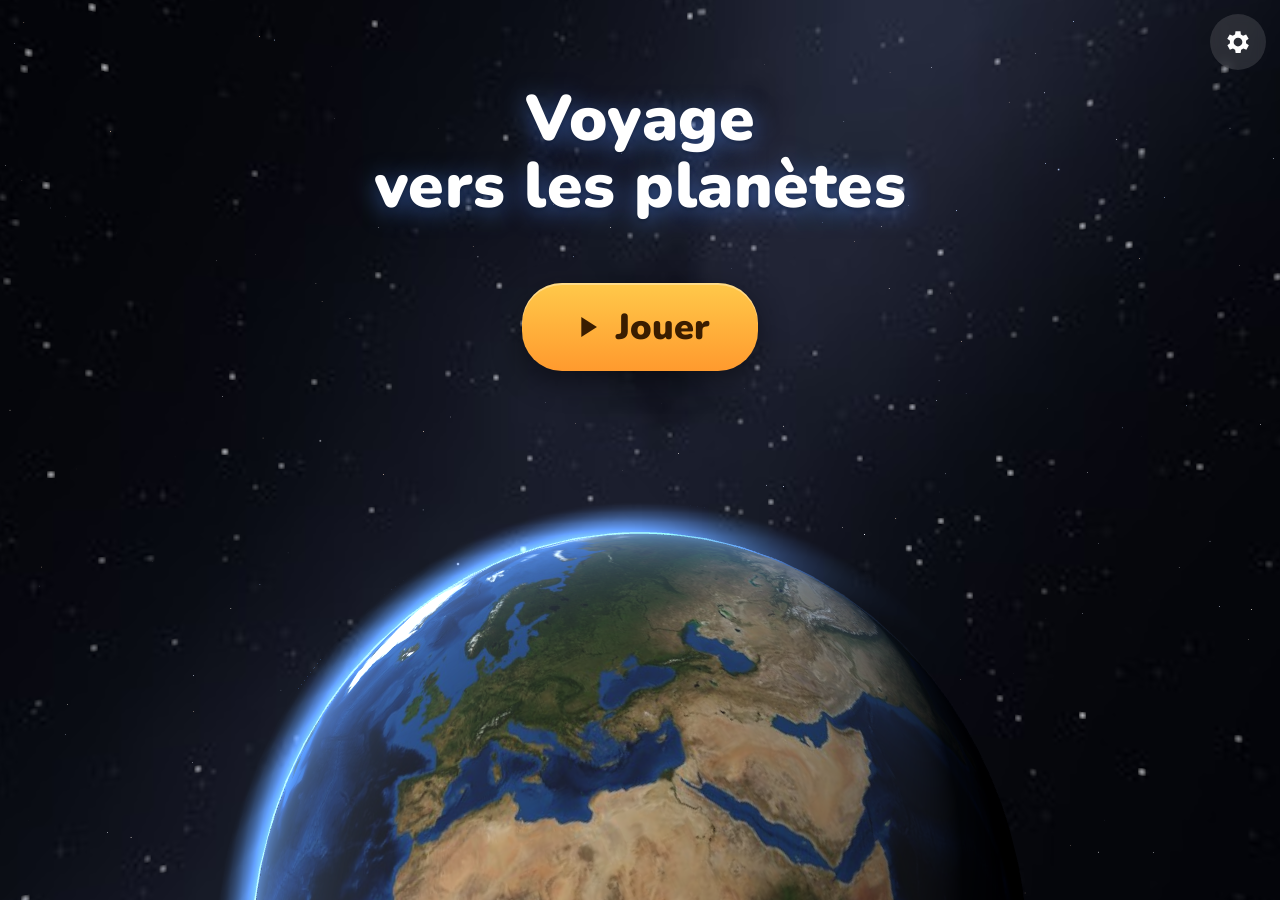
==== web/index.html @ 21350892 "Add "Fusée Planètes": a space travel game for Android A simple, realistic-looking space game for a 6" ====
<!doctype html>
<html lang="fr">
<head>
  <meta charset="utf-8">
  <meta name="viewport" content="width=device-width, initial-scale=1, maximum-scale=1, user-scalable=no, viewport-fit=cover">
  <meta http-equiv="Content-Security-Policy" content="default-src 'self'; img-src 'self' data: blob:; style-src 'self' 'unsafe-inline'; script-src 'self'; connect-src 'self'; font-src 'self'">
  <meta name="theme-color" content="#02030a">
  <title>Voyage vers les planètes</title>
  <link rel="stylesheet" href="style.css">
</head>
<body>
  <canvas id="scene"></canvas>

  <!-- Loading -->
  <section id="loading" class="screen active">
    <div class="loading-box">
      <div class="loading-title">Voyage vers les planètes</div>
      <div class="bar"><div id="bar-fill"></div></div>
      <div id="loading-error" class="hidden"></div>
    </div>
  </section>

  <!-- Home -->
  <section id="home" class="screen">
    <h1 class="title">Voyage<br>vers les planètes</h1>
    <button id="play" class="big-btn primary">
      <svg viewBox="0 0 24 24" class="ico"><path d="M8 5v14l11-7z"/></svg>
      Jouer
    </button>
    <button id="settings-btn" class="corner-btn right" aria-label="Réglages">
      <svg viewBox="0 0 24 24" class="ico"><path d="M19.4 13a7.5 7.5 0 0 0 0-2l2.1-1.6-2-3.5-2.5 1a7.6 7.6 0 0 0-1.7-1L15 3.3h-4l-.4 2.6a7.6 7.6 0 0 0-1.7 1l-2.5-1-2 3.5L6.6 11a7.5 7.5 0 0 0 0 2l-2.1 1.6 2 3.5 2.5-1c.5.4 1.1.7 1.7 1l.4 2.6h4l.4-2.6c.6-.3 1.2-.6 1.7-1l2.5 1 2-3.5zM13 15.5a3.5 3.5 0 1 1 0-7 3.5 3.5 0 0 1 0 7z" transform="translate(-1 0)"/></svg>
    </button>
  </section>

  <!-- Destination choice -->
  <section id="choose" class="screen">
    <button class="corner-btn left back" data-back="home" aria-label="Retour">
      <svg viewBox="0 0 24 24" class="ico"><path d="M15.5 4 7.5 12l8 8 1.6-1.6L10.7 12l6.4-6.4z"/></svg>
    </button>
    <h2 class="screen-title">Où veux-tu aller&nbsp;?</h2>
    <div id="planet-grid"></div>
    <button id="go" class="big-btn primary" disabled>
      <svg viewBox="0 0 24 24" class="ico"><path d="M12 2c3 2 5 6 5 10l2 3v4l-3-2h-8l-3 2v-4l2-3c0-4 2-8 5-10zm0 6.5a1.8 1.8 0 1 0 0 3.6 1.8 1.8 0 0 0 0-3.6z"/></svg>
      C’est parti&nbsp;!
    </button>
  </section>

  <!-- In-game HUD -->
  <section id="hud" class="screen">
    <button id="quit" class="corner-btn left small" aria-label="Accueil">
      <svg viewBox="0 0 24 24" class="ico"><path d="M12 3 2 12h3v8h5v-6h4v6h5v-8h3z"/></svg>
    </button>
    <div id="dest-chip" class="chip"></div>
    <div id="countdown"></div>
    <div id="planet-label"></div>
    <div id="banner"></div>
    <div id="dialog" class="panel">
      <button id="repeat" class="speak-btn" aria-label="Répéter">
        <svg viewBox="0 0 24 24" class="ico"><path d="M3 9v6h4l5 5V4L7 9zm13.5 3A4.5 4.5 0 0 0 14 8v8a4.5 4.5 0 0 0 2.5-4zM14 3.2v2.1a7 7 0 0 1 0 13.4v2.1a9 9 0 0 0 0-17.6z"/></svg>
      </button>
      <img id="dialog-hint" alt="">
      <div id="dialog-text"></div>
      <div id="dialog-buttons">
        <button id="yes" class="answer yes">
          <svg viewBox="0 0 24 24" class="ico"><path d="M9 16.2 4.8 12l-1.4 1.4L9 19 21 7l-1.4-1.4z"/></svg>
          Oui
        </button>
        <button id="no" class="answer no">
          <svg viewBox="0 0 24 24" class="ico"><path d="M19 6.4 17.6 5 12 10.6 6.4 5 5 6.4 10.6 12 5 17.6 6.4 19 12 13.4 17.6 19 19 17.6 13.4 12z"/></svg>
          Non
        </button>
      </div>
    </div>
  </section>

  <!-- Victory -->
  <section id="victory" class="screen">
    <canvas id="confetti"></canvas>
    <div class="victory-head">
      <div id="v-title" class="victory-title"></div>
      <div id="v-line" class="victory-line"></div>
    </div>
    <div id="v-labels"></div>
    <div class="victory-foot">
      <div id="v-fact" class="panel fact"></div>
      <div class="row">
        <button id="again" class="big-btn primary">
          <svg viewBox="0 0 24 24" class="ico"><path d="M12 5V1L7 6l5 5V7a5 5 0 1 1-5 5H5a7 7 0 1 0 7-7z"/></svg>
          Rejouer
        </button>
        <button id="to-home" class="big-btn secondary" aria-label="Accueil">
          <svg viewBox="0 0 24 24" class="ico"><path d="M12 3 2 12h3v8h5v-6h4v6h5v-8h3z"/></svg>
        </button>
      </div>
    </div>
  </section>

  <!-- Parent settings -->
  <section id="settings" class="modal">
    <div class="panel settings-panel">
      <h2>Réglages (parents)</h2>
      <label class="field">Prénom de l’enfant
        <input id="set-name" type="text" maxlength="20" autocomplete="off" placeholder="(facultatif)">
      </label>
      <label class="switch"><input id="set-voice" type="checkbox"><span>Voix qui lit les textes</span></label>
      <label class="switch"><input id="set-sound" type="checkbox"><span>Sons et musique douce</span></label>
      <label class="field">Volume
        <input id="set-volume" type="range" min="0.1" max="1" step="0.05">
      </label>
      <div class="field">Compte à rebours
        <div class="seg" data-key="countdown">
          <button data-v="5">5</button><button data-v="10">10</button>
        </div>
      </div>
      <div class="field">Planètes à passer avant la bonne
        <div class="seg" data-key="stops">
          <button data-v="0">0</button><button data-v="1">1</button><button data-v="2">2</button><button data-v="3">3</button><button data-v="random">Au hasard</button>
        </div>
      </div>
      <label class="switch"><input id="set-hint" type="checkbox"><span>Aide&nbsp;: montrer l’image de la planète cherchée</span></label>
      <details class="credits">
        <summary>Crédits</summary>
        <p>Textures des planètes&nbsp;: Solar System Scope (solarsystemscope.com), licence CC BY 4.0, d’après des données de la NASA. Terre&nbsp;: NASA Earth Observatory, Blue Marble Next Generation (domaine public). Vénus, anneaux de Saturne, Voie lactée&nbsp;: générés par le jeu.</p>
        <p>Moteur 3D&nbsp;: three.js (licence MIT). Police&nbsp;: Nunito (SIL Open Font License).</p>
      </details>
      <button id="settings-close" class="big-btn primary">OK</button>
    </div>
  </section>

  <!-- Confirm leaving the game -->
  <section id="confirm" class="modal">
    <div class="panel confirm-panel">
      <div class="confirm-text">Retourner à l’accueil&nbsp;?</div>
      <div class="row">
        <button id="confirm-yes" class="answer yes">Oui</button>
        <button id="confirm-no" class="answer no">Non</button>
      </div>
    </div>
  </section>

  <div id="fade"></div>

  <script type="module" src="js/main.js"></script>
</body>
</html>
---- web/style.css ----
@font-face { font-family: 'Nunito'; font-weight: 700; src: url('fonts/nunito-latin-700-normal.woff2') format('woff2'); font-display: swap; }
@font-face { font-family: 'Nunito'; font-weight: 800; src: url('fonts/nunito-latin-800-normal.woff2') format('woff2'); font-display: swap; }
@font-face { font-family: 'Nunito'; font-weight: 900; src: url('fonts/nunito-latin-900-normal.woff2') format('woff2'); font-display: swap; }

:root {
  --bg: #02030a;
  --text: #ffffff;
  --muted: #c9d3ea;
  --panel: rgba(12, 18, 40, 0.78);
  --panel-border: rgba(160, 190, 255, 0.28);
  --gold: #ffc94a;
  --gold-2: #ff9a2e;
  --yes: #2fbf71;
  --yes-2: #1f9a58;
  --no: #ff7a59;
  --no-2: #e2523a;
  --safe-top: max(14px, env(safe-area-inset-top));
  --safe-bottom: max(16px, env(safe-area-inset-bottom));
}

* { box-sizing: border-box; -webkit-tap-highlight-color: transparent; }
html, body {
  margin: 0; height: 100%; overflow: hidden; background: var(--bg); color: var(--text);
  font-family: 'Nunito', system-ui, sans-serif; font-weight: 800;
  user-select: none; -webkit-user-select: none; touch-action: manipulation;
}
#scene { position: fixed; inset: 0; width: 100%; height: 100%; display: block; }
button { font-family: inherit; font-weight: 900; color: inherit; border: 0; cursor: pointer; }
.hidden { display: none !important; }
.ico { width: 1.15em; height: 1.15em; fill: currentColor; flex: none; }

/* ---------- screens ---------- */
.screen {
  position: fixed; inset: 0; display: none; flex-direction: column; align-items: center;
  padding: var(--safe-top) 16px var(--safe-bottom);
}
.screen.active { display: flex; }
#fade { position: fixed; inset: 0; background: #000; opacity: 0; pointer-events: none; transition: opacity 0.6s ease; z-index: 50; }
#fade.on { opacity: 1; }

/* ---------- loading ---------- */
#loading { justify-content: center; background: radial-gradient(circle at 50% 40%, #0b1636, #02030a 70%); }
.loading-box { width: min(80vw, 420px); text-align: center; }
.loading-title { font-size: 26px; font-weight: 900; margin-bottom: 22px; }
.bar { height: 14px; border-radius: 7px; background: rgba(255,255,255,0.12); overflow: hidden; }
#bar-fill { height: 100%; width: 0; background: linear-gradient(90deg, var(--gold), var(--gold-2)); transition: width 0.2s; }
#loading-error { margin-top: 18px; color: #ffb4a4; font-size: 16px; font-weight: 700; }

/* ---------- buttons ---------- */
.big-btn {
  display: inline-flex; align-items: center; justify-content: center; gap: 12px;
  min-height: 76px; padding: 0 38px; border-radius: 40px; font-size: 30px;
  box-shadow: 0 10px 30px rgba(0,0,0,0.45), inset 0 2px 0 rgba(255,255,255,0.35);
  transition: transform 0.12s ease, filter 0.2s, opacity 0.3s;
}
.big-btn:active { transform: scale(0.95); }
.big-btn.primary { background: linear-gradient(180deg, var(--gold), var(--gold-2)); color: #3a1d00; }
.big-btn.secondary { background: linear-gradient(180deg, #5f7bd8, #3a55b0); color: #fff; padding: 0 26px; }
.big-btn:disabled { filter: grayscale(0.9) brightness(0.6); opacity: 0.6; }
.big-btn .ico { width: 34px; height: 34px; }

.corner-btn {
  position: absolute; top: var(--safe-top); width: 56px; height: 56px; border-radius: 28px;
  background: rgba(255,255,255,0.12); display: flex; align-items: center; justify-content: center;
  backdrop-filter: blur(6px); -webkit-backdrop-filter: blur(6px); z-index: 5;
}
.corner-btn .ico { width: 30px; height: 30px; }
.corner-btn.left { left: 14px; }
.corner-btn.right { right: 14px; }
.corner-btn.small { width: 46px; height: 46px; opacity: 0.7; }
.corner-btn.small .ico { width: 24px; height: 24px; }

/* ---------- home ---------- */
#home { justify-content: flex-start; }
.title {
  margin: 12vh 0 0; text-align: center; font-size: clamp(38px, 10.5vw, 64px); font-weight: 900; line-height: 1.05;
  letter-spacing: 0.5px; text-shadow: 0 4px 24px rgba(80,140,255,0.55), 0 2px 4px rgba(0,0,0,0.6);
}
#play { margin-top: 7vh; font-size: 36px; min-height: 88px; padding: 0 48px; animation: pulse 2.4s ease-in-out infinite; }
@keyframes pulse { 0%,100% { transform: scale(1); } 50% { transform: scale(1.06); } }

/* ---------- choose ---------- */
#choose { background: radial-gradient(ellipse at 50% 0%, rgba(20,40,90,0.35), rgba(0,0,0,0.25) 70%); }
.screen-title { margin: 6px 0 10px; padding: 0 58px; text-align: center; font-size: clamp(30px, 8vw, 44px); font-weight: 900; text-shadow: 0 2px 10px rgba(0,0,0,0.6); }
#planet-grid {
  flex: 1; width: 100%; max-width: 640px; display: flex; flex-wrap: wrap; justify-content: center; align-content: center;
  gap: 10px; padding: 4px 0;
}
.planet-card {
  position: relative; width: calc(33.33% - 8px); max-width: 190px; padding: 4px 2px 10px; border-radius: 22px;
  background: rgba(255,255,255,0.05); border: 3px solid transparent;
  display: flex; flex-direction: column; align-items: center; transition: transform 0.18s ease, border-color 0.18s, background 0.18s;
}
.planet-card img { width: 100%; aspect-ratio: 1; object-fit: contain; pointer-events: none; }
.planet-card .name { font-size: clamp(17px, 4.6vw, 24px); font-weight: 900; margin-top: -4px; }
.planet-card.selected { border-color: var(--gold); background: rgba(255,201,74,0.14); transform: scale(1.06); box-shadow: 0 0 26px rgba(255,201,74,0.45); }
.planet-card .star { position: absolute; top: 6px; right: 8px; width: 26px; height: 26px; fill: var(--gold); filter: drop-shadow(0 0 4px rgba(255,200,80,0.8)); }
#go { margin: 8px 0 4px; }

/* ---------- HUD ---------- */
#hud { pointer-events: none; }
#hud > * { pointer-events: auto; }
.chip {
  margin-top: 4px; padding: 8px 18px 8px 10px; border-radius: 30px; background: rgba(10,16,36,0.7);
  border: 1px solid var(--panel-border); font-size: 20px; display: flex; align-items: center; gap: 8px;
  backdrop-filter: blur(6px); -webkit-backdrop-filter: blur(6px);
}
.chip img { width: 34px; height: 34px; }
.chip .target-ico { width: 26px; height: 26px; fill: var(--gold); }
#countdown {
  position: absolute; top: 18%; left: 0; right: 0; text-align: center; pointer-events: none !important;
  font-size: clamp(120px, 40vw, 220px); font-weight: 900; line-height: 1; color: #fff;
  text-shadow: 0 6px 30px rgba(0,0,0,0.6), 0 0 40px rgba(255,200,90,0.6);
}
#countdown.word { font-size: clamp(48px, 13vw, 90px); }
#countdown.pop { animation: pop 0.9s ease-out; }
@keyframes pop { 0% { transform: scale(1.7); opacity: 0; } 25% { transform: scale(1); opacity: 1; } 85% { opacity: 1; } 100% { opacity: 0.0; transform: scale(0.9); } }
#planet-label {
  position: absolute; top: calc(var(--safe-top) + 58px); left: 0; right: 0; text-align: center; pointer-events: none !important;
  font-size: clamp(44px, 13vw, 76px); font-weight: 900; opacity: 0; transform: scale(0.6); transition: opacity 0.4s, transform 0.5s cubic-bezier(.2,1.6,.4,1);
  text-shadow: 0 3px 18px rgba(0,0,0,0.85), 0 0 30px rgba(120,170,255,0.7);
}
#planet-label.show { opacity: 1; transform: scale(1); }
#banner {
  position: absolute; left: 16px; right: 16px; bottom: calc(var(--safe-bottom) + 10px); margin: 0 auto; max-width: 600px;
  padding: 18px 22px; border-radius: 26px; background: var(--panel); border: 1px solid var(--panel-border);
  font-size: clamp(22px, 6vw, 30px); text-align: center; opacity: 0; transform: translateY(30px); transition: opacity 0.4s, transform 0.4s;
  pointer-events: none !important; backdrop-filter: blur(8px); -webkit-backdrop-filter: blur(8px);
}
#banner.show { opacity: 1; transform: none; }

.panel {
  background: var(--panel); border: 1px solid var(--panel-border); border-radius: 28px;
  backdrop-filter: blur(10px); -webkit-backdrop-filter: blur(10px); box-shadow: 0 14px 40px rgba(0,0,0,0.5);
}
#dialog {
  position: absolute; left: 12px; right: 12px; bottom: var(--safe-bottom); margin: 0 auto; max-width: 620px;
  padding: 20px 18px 18px; display: flex; flex-direction: column; align-items: center; gap: 14px;
  opacity: 0; transform: translateY(40px); visibility: hidden; transition: opacity 0.35s, transform 0.35s, visibility 0.35s;
}
#dialog.show { opacity: 1; transform: none; visibility: visible; }
#dialog-text { font-size: clamp(25px, 7vw, 34px); line-height: 1.22; text-align: center; padding: 0 44px; min-height: 1.2em; }
#dialog.feedback #dialog-text { font-size: clamp(22px, 6vw, 29px); padding: 0 38px 0 44px; }
#dialog-hint { width: 76px; height: 76px; display: none; }
#dialog.with-hint #dialog-hint { display: block; }
#dialog.feedback #dialog-hint { display: none; }
#dialog-buttons { display: flex; gap: 14px; width: 100%; }
#dialog.feedback #dialog-buttons { display: none; }
.speak-btn {
  position: absolute; top: 12px; left: 12px; width: 48px; height: 48px; border-radius: 24px;
  background: rgba(255,255,255,0.14); display: flex; align-items: center; justify-content: center;
}
.speak-btn .ico { width: 28px; height: 28px; }
.answer {
  flex: 1; min-height: 92px; border-radius: 26px; font-size: 34px; display: flex; align-items: center; justify-content: center; gap: 10px;
  box-shadow: 0 8px 22px rgba(0,0,0,0.4), inset 0 2px 0 rgba(255,255,255,0.35); transition: transform 0.12s;
}
.answer .ico { width: 40px; height: 40px; }
.answer:active { transform: scale(0.95); }
.answer.yes { background: linear-gradient(180deg, var(--yes), var(--yes-2)); }
.answer.no { background: linear-gradient(180deg, var(--no), var(--no-2)); }
.answer:disabled { opacity: 0.5; }

/* ---------- victory ---------- */
#victory { justify-content: space-between; pointer-events: none; }
#victory > * { pointer-events: auto; }
#confetti { position: absolute; inset: 0; width: 100%; height: 100%; pointer-events: none !important; z-index: 3; }
.victory-head { text-align: center; z-index: 2; margin-top: 2px; }
.victory-title { font-size: clamp(42px, 12vw, 70px); font-weight: 900; line-height: 1.05; color: var(--gold); text-shadow: 0 4px 20px rgba(0,0,0,0.7), 0 0 30px rgba(255,190,60,0.5); }
.victory-line { margin-top: 6px; font-size: clamp(20px, 5.6vw, 28px); text-shadow: 0 2px 10px rgba(0,0,0,0.8); padding: 0 8px; }
#v-labels { position: absolute; inset: 0; pointer-events: none !important; }
.map-label {
  position: absolute; transform: translate(-50%, -50%); padding: 3px 12px; border-radius: 14px; font-size: 19px; font-weight: 900;
  background: rgba(8,12,30,0.75); border: 1px solid rgba(255,255,255,0.25); white-space: nowrap;
}
.map-label.dest { color: #3a1d00; background: linear-gradient(180deg, var(--gold), var(--gold-2)); border: 0; font-size: 22px; }
.map-label.sun { color: #ffe3a0; background: transparent; border: 0; font-size: 16px; text-shadow: 0 1px 6px rgba(0,0,0,0.9); }
.victory-foot { width: 100%; max-width: 620px; display: flex; flex-direction: column; align-items: center; gap: 12px; z-index: 2; }
.fact { padding: 12px 18px; font-size: clamp(17px, 4.6vw, 22px); text-align: center; line-height: 1.25; opacity: 0; transition: opacity 0.6s; }
.fact.show { opacity: 1; }
.row { display: flex; gap: 14px; justify-content: center; width: 100%; }
.victory-foot .big-btn { opacity: 0; pointer-events: none; }
.victory-foot.ready .big-btn { opacity: 1; pointer-events: auto; }

/* ---------- modals ---------- */
.modal {
  position: fixed; inset: 0; display: none; align-items: center; justify-content: center; padding: 16px;
  background: rgba(0,0,0,0.55); z-index: 40;
}
.modal.active { display: flex; }
.settings-panel { width: 100%; max-width: 520px; max-height: 92vh; overflow-y: auto; padding: 20px 20px 22px; display: flex; flex-direction: column; gap: 14px; }
.settings-panel h2 { margin: 0 0 4px; font-size: 26px; text-align: center; }
.field { display: flex; flex-direction: column; gap: 6px; font-size: 17px; font-weight: 800; color: var(--muted); }
.field input[type=text] {
  font: inherit; font-size: 22px; color: #fff; background: rgba(255,255,255,0.1); border: 1px solid var(--panel-border);
  border-radius: 14px; padding: 10px 14px; user-select: text; -webkit-user-select: text;
}
.field input[type=range] { width: 100%; accent-color: var(--gold); }
.switch { display: flex; align-items: center; gap: 12px; font-size: 18px; }
.switch input { width: 26px; height: 26px; accent-color: var(--gold); flex: none; }
.seg { display: flex; flex-wrap: wrap; gap: 8px; }
.seg button { padding: 9px 16px; border-radius: 14px; background: rgba(255,255,255,0.1); font-size: 18px; border: 2px solid transparent; }
.seg button.on { border-color: var(--gold); background: rgba(255,201,74,0.2); }
.credits { font-size: 14px; font-weight: 700; color: var(--muted); }
.credits summary { font-size: 16px; cursor: pointer; }
.credits p { margin: 8px 0 0; line-height: 1.35; }
#settings-close { align-self: center; min-height: 64px; font-size: 26px; }
.confirm-panel { padding: 24px 20px; width: 100%; max-width: 420px; display: flex; flex-direction: column; gap: 18px; }
.confirm-text { font-size: 28px; text-align: center; }
.confirm-panel .answer { min-height: 76px; font-size: 30px; }

@media (min-aspect-ratio: 1/1) {
  .title { margin-top: 8vh; }
  .planet-card { width: calc(25% - 8px); max-width: 150px; }
}
.chip:empty { display: none; }
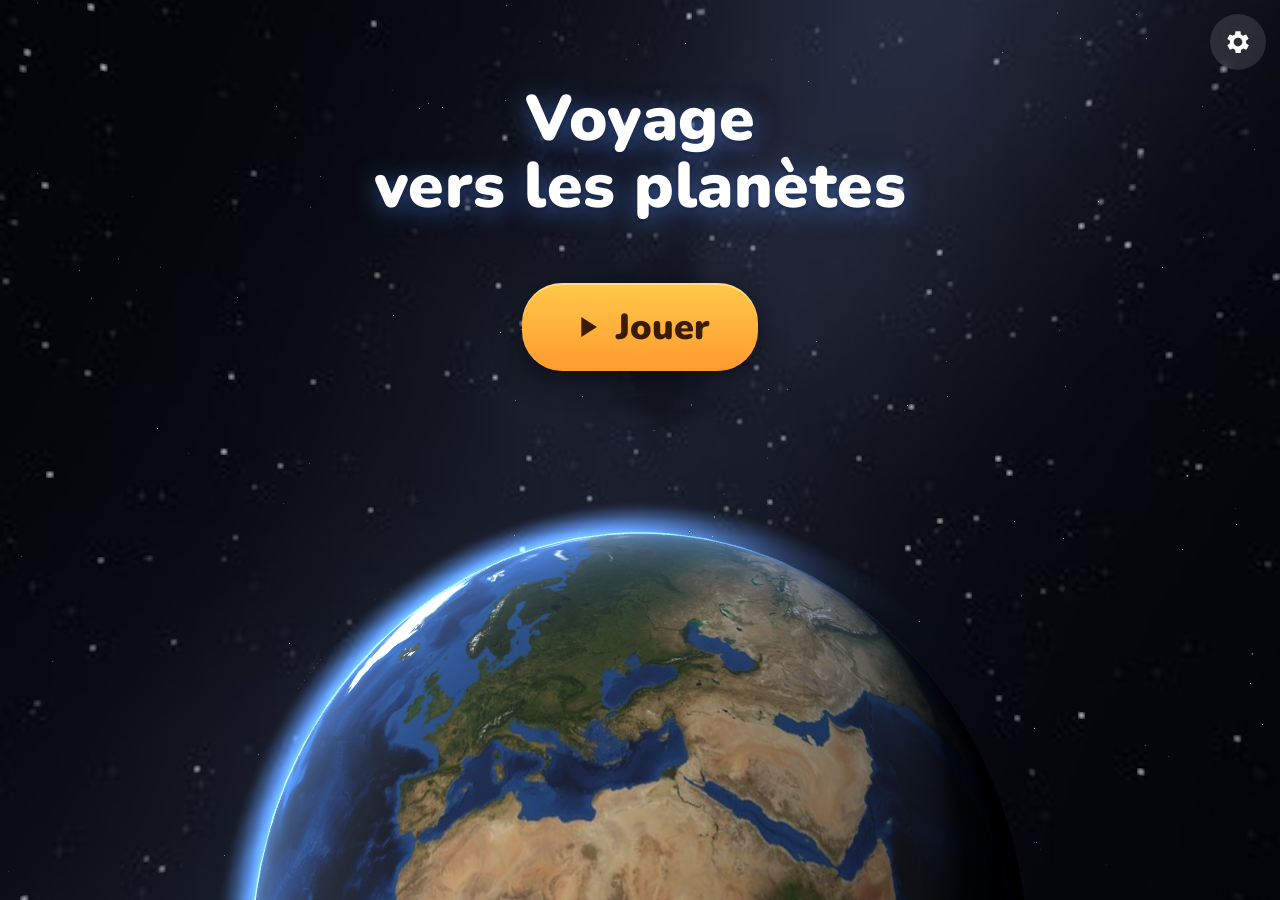
==== commit e4a7eb4b: "Add music tracks support, realistic engine sound and liftoff sound slot - Optional MP3 music: web/mu" ====
--- a/web/index.html
+++ b/web/index.html
@@ -103,7 +103,8 @@
         <input id="set-name" type="text" maxlength="20" autocomplete="off" placeholder="(facultatif)">
       </label>
       <label class="switch"><input id="set-voice" type="checkbox"><span>Voix qui lit les textes</span></label>
-      <label class="switch"><input id="set-sound" type="checkbox"><span>Sons et musique douce</span></label>
+      <label class="switch"><input id="set-sound" type="checkbox"><span>Sons</span></label>
+      <label class="switch"><input id="set-music" type="checkbox"><span>Musique</span></label>
       <label class="field">Volume
         <input id="set-volume" type="range" min="0.1" max="1" step="0.05">
       </label>
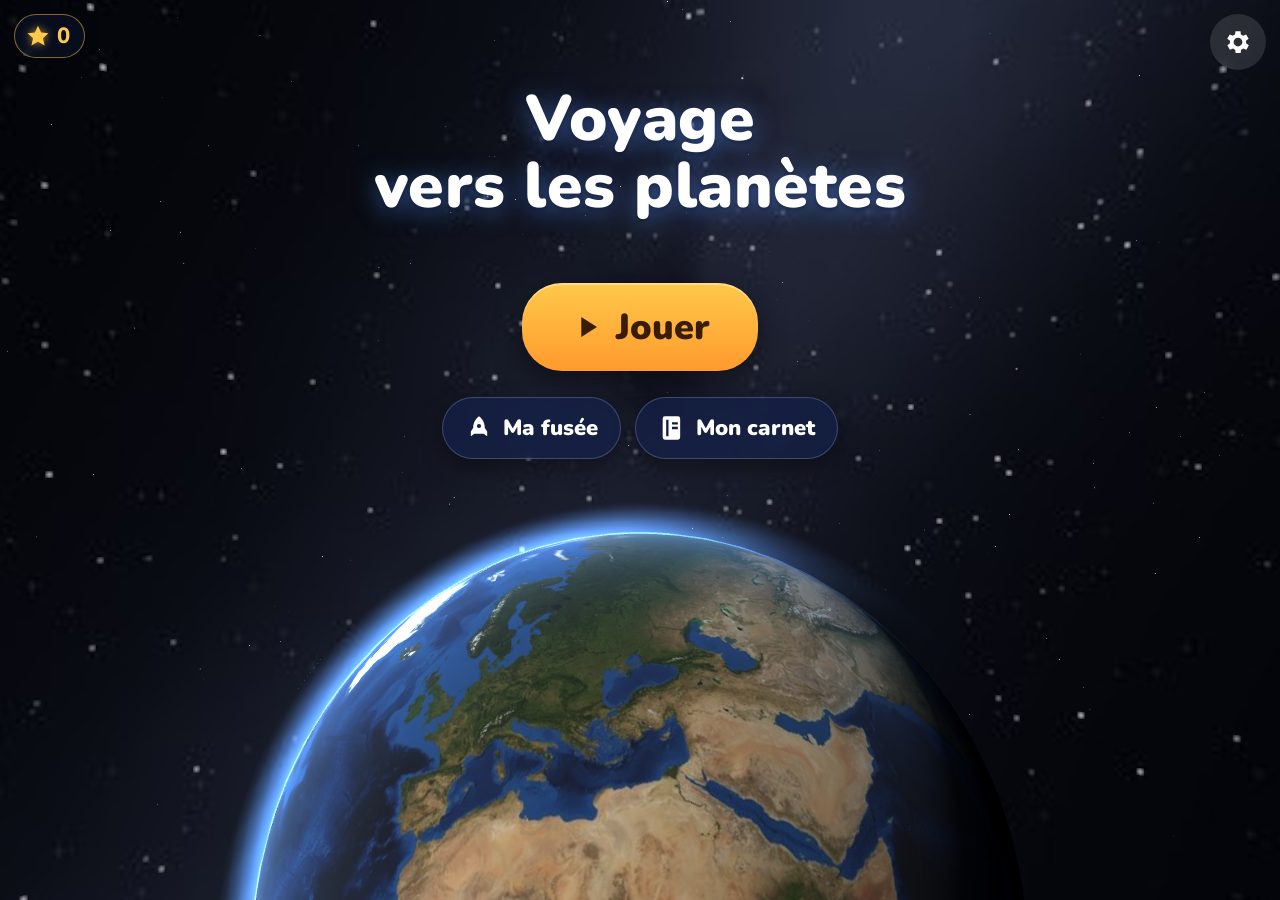
==== commit e098a704: "Add stars, carnet, rocket garage, encounters, arrival activities and bonus destinations Gameplay loo" ====
--- a/web/index.html
+++ b/web/index.html
@@ -27,6 +27,16 @@
       <svg viewBox="0 0 24 24" class="ico"><path d="M8 5v14l11-7z"/></svg>
       Jouer
     </button>
+    <div class="home-row">
+      <button id="garage-btn" class="mid-btn">
+        <svg viewBox="0 0 24 24" class="ico"><path d="M12 2c3 2 5 6 5 10l2 3v4l-3-2h-8l-3 2v-4l2-3c0-4 2-8 5-10zm0 6.5a1.8 1.8 0 1 0 0 3.6 1.8 1.8 0 0 0 0-3.6z"/></svg>
+        Ma fusée
+      </button>
+      <button id="carnet-btn" class="mid-btn">
+        <svg viewBox="0 0 24 24" class="ico"><path d="M6 2h11a2 2 0 0 1 2 2v16a2 2 0 0 1-2 2H6a2 2 0 0 1-2-2V4a2 2 0 0 1 2-2zm1 3v14h2V5zm5 2v2h5V7zm0 4v2h5v-2z"/></svg>
+        Mon carnet
+      </button>
+    </div>
     <button id="settings-btn" class="corner-btn right" aria-label="Réglages">
       <svg viewBox="0 0 24 24" class="ico"><path d="M19.4 13a7.5 7.5 0 0 0 0-2l2.1-1.6-2-3.5-2.5 1a7.6 7.6 0 0 0-1.7-1L15 3.3h-4l-.4 2.6a7.6 7.6 0 0 0-1.7 1l-2.5-1-2 3.5L6.6 11a7.5 7.5 0 0 0 0 2l-2.1 1.6 2 3.5 2.5-1c.5.4 1.1.7 1.7 1l.4 2.6h4l.4-2.6c.6-.3 1.2-.6 1.7-1l2.5 1 2-3.5zM13 15.5a3.5 3.5 0 1 1 0-7 3.5 3.5 0 0 1 0 7z" transform="translate(-1 0)"/></svg>
     </button>
@@ -54,12 +64,17 @@
     <div id="countdown"></div>
     <div id="planet-label"></div>
     <div id="banner"></div>
+    <button id="action-btn" class="big-btn primary"></button>
+    <button id="photo-btn" aria-label="Prendre une photo">
+      <svg viewBox="0 0 24 24" class="ico"><path d="M9 3 7.2 5H4a2 2 0 0 0-2 2v11a2 2 0 0 0 2 2h16a2 2 0 0 0 2-2V7a2 2 0 0 0-2-2h-3.2L15 3zm3 5a5 5 0 1 1 0 10 5 5 0 0 1 0-10zm0 2a3 3 0 1 0 0 6 3 3 0 0 0 0-6z"/></svg>
+    </button>
     <div id="dialog" class="panel">
       <button id="repeat" class="speak-btn" aria-label="Répéter">
         <svg viewBox="0 0 24 24" class="ico"><path d="M3 9v6h4l5 5V4L7 9zm13.5 3A4.5 4.5 0 0 0 14 8v8a4.5 4.5 0 0 0 2.5-4zM14 3.2v2.1a7 7 0 0 1 0 13.4v2.1a9 9 0 0 0 0-17.6z"/></svg>
       </button>
       <img id="dialog-hint" alt="">
       <div id="dialog-text"></div>
+      <div id="quiz-options"></div>
       <div id="dialog-buttons">
         <button id="yes" class="answer yes">
           <svg viewBox="0 0 24 24" class="ico"><path d="M9 16.2 4.8 12l-1.4 1.4L9 19 21 7l-1.4-1.4z"/></svg>
@@ -88,10 +103,56 @@
           <svg viewBox="0 0 24 24" class="ico"><path d="M12 5V1L7 6l5 5V7a5 5 0 1 1-5 5H5a7 7 0 1 0 7-7z"/></svg>
           Rejouer
         </button>
+        <button id="to-carnet" class="big-btn secondary" aria-label="Mon carnet">
+          <svg viewBox="0 0 24 24" class="ico"><path d="M6 2h11a2 2 0 0 1 2 2v16a2 2 0 0 1-2 2H6a2 2 0 0 1-2-2V4a2 2 0 0 1 2-2zm1 3v14h2V5zm5 2v2h5V7zm0 4v2h5v-2z"/></svg>
+        </button>
         <button id="to-home" class="big-btn secondary" aria-label="Accueil">
           <svg viewBox="0 0 24 24" class="ico"><path d="M12 3 2 12h3v8h5v-6h4v6h5v-8h3z"/></svg>
         </button>
       </div>
+    </div>
+  </section>
+
+  <!-- Carnet de bord -->
+  <section id="carnet" class="screen page">
+    <button class="corner-btn left back" data-back="home" aria-label="Retour">
+      <svg viewBox="0 0 24 24" class="ico"><path d="M15.5 4 7.5 12l8 8 1.6-1.6L10.7 12l6.4-6.4z"/></svg>
+    </button>
+    <h2 class="screen-title">Mon carnet de bord</h2>
+    <div class="page-scroll">
+      <h3 class="section-title">Mes tampons</h3>
+      <div id="stamps"></div>
+      <h3 class="section-title">Mes photos</h3>
+      <div id="photos"></div>
+    </div>
+  </section>
+
+  <!-- Rocket garage -->
+  <section id="garage" class="screen">
+    <button class="corner-btn left back" data-back="home" aria-label="Retour">
+      <svg viewBox="0 0 24 24" class="ico"><path d="M15.5 4 7.5 12l8 8 1.6-1.6L10.7 12l6.4-6.4z"/></svg>
+    </button>
+    <h2 class="screen-title">Ma fusée</h2>
+    <div class="garage-panel panel">
+      <div class="g-row"><div class="g-label">Couleur</div><div id="g-body" class="swatches"></div></div>
+      <div class="g-row"><div class="g-label">Ailerons</div><div id="g-fins" class="swatches"></div></div>
+      <div class="g-row"><div class="g-label">Décor</div><div id="g-decor" class="decors"></div></div>
+      <label id="g-name-row" class="switch"><input id="g-name" type="checkbox"><span id="g-name-label">Mon prénom sur la fusée</span></label>
+    </div>
+  </section>
+
+  <!-- Photo viewer -->
+  <section id="photo-view" class="modal">
+    <img id="photo-big" alt="">
+  </section>
+
+  <!-- Celebration (new destinations, new decoration) -->
+  <section id="celebrate" class="modal">
+    <div class="panel celebrate-panel">
+      <div id="celebrate-title" class="celebrate-title"></div>
+      <div id="celebrate-imgs" class="celebrate-imgs"></div>
+      <div id="celebrate-text" class="celebrate-text"></div>
+      <button id="celebrate-ok" class="big-btn primary">Super !</button>
     </div>
   </section>
 
@@ -121,7 +182,8 @@
       <label class="switch"><input id="set-hint" type="checkbox"><span>Aide&nbsp;: montrer l’image de la planète cherchée</span></label>
       <details class="credits">
         <summary>Crédits</summary>
-        <p>Textures des planètes&nbsp;: Solar System Scope (solarsystemscope.com), licence CC BY 4.0, d’après des données de la NASA. Terre&nbsp;: NASA Earth Observatory, Blue Marble Next Generation (domaine public). Vénus, anneaux de Saturne, Voie lactée&nbsp;: générés par le jeu.</p>
+        <p>Textures des planètes&nbsp;: Solar System Scope (solarsystemscope.com), licence CC BY 4.0, d’après des données de la NASA. Terre&nbsp;: NASA Earth Observatory, Blue Marble Next Generation (domaine public). Lune&nbsp;: NASA Scientific Visualization Studio. Europe&nbsp;: USGS Astrogeology / NASA/JPL (domaine public). Titan&nbsp;: NASA/JPL-Caltech/Space Science Institute. Pluton&nbsp;: NASA/JHUAPL/SwRI. Vénus, anneaux de Saturne, comète, Voie lactée&nbsp;: générés par le jeu.</p>
+        <p>Musiques créées avec Suno. Son du décollage&nbsp;: « Seamless rocket booster roar &amp; crackle », freesound_community (Pixabay).</p>
         <p>Moteur 3D&nbsp;: three.js (licence MIT). Police&nbsp;: Nunito (SIL Open Font License).</p>
       </details>
       <button id="settings-close" class="big-btn primary">OK</button>
@@ -139,6 +201,9 @@
     </div>
   </section>
 
+  <div id="star-count" class="star-count hidden"><svg viewBox="0 0 24 24"><path d="M12 2.5l2.9 6.2 6.8.7-5.1 4.6 1.5 6.7L12 17.3l-6.1 3.4 1.5-6.7-5.1-4.6 6.8-.7z"/></svg><span>0</span></div>
+  <div id="flash"></div>
+  <div id="polaroid"><img alt=""></div>
   <div id="fade"></div>
 
   <script type="module" src="js/main.js"></script>
--- a/web/style.css
+++ b/web/style.css
@@ -214,3 +214,116 @@
   .planet-card { width: calc(25% - 8px); max-width: 150px; }
 }
 .chip:empty { display: none; }
+
+/* ---------- home buttons ---------- */
+.home-row { display: flex; gap: 14px; margin-top: 26px; flex-wrap: wrap; justify-content: center; }
+.mid-btn {
+  display: inline-flex; align-items: center; gap: 10px; min-height: 62px; padding: 0 22px; border-radius: 32px; font-size: 22px;
+  background: rgba(20, 32, 72, 0.75); border: 1px solid var(--panel-border); backdrop-filter: blur(6px); -webkit-backdrop-filter: blur(6px);
+  box-shadow: 0 8px 22px rgba(0,0,0,0.4); transition: transform 0.12s;
+}
+.mid-btn:active { transform: scale(0.95); }
+.mid-btn .ico { width: 28px; height: 28px; }
+
+/* ---------- star counter ---------- */
+.star-count {
+  position: fixed; top: var(--safe-top); right: 14px; z-index: 30; display: flex; align-items: center; gap: 6px;
+  padding: 6px 14px 6px 10px; border-radius: 24px; background: rgba(10,16,36,0.75); border: 1px solid rgba(255,201,74,0.5);
+  font-size: 22px; color: var(--gold); pointer-events: none; backdrop-filter: blur(6px); -webkit-backdrop-filter: blur(6px);
+}
+.star-count svg { width: 26px; height: 26px; fill: var(--gold); filter: drop-shadow(0 0 4px rgba(255,200,80,0.7)); }
+.star-count.pop { animation: starpop 0.5s ease-out; }
+@keyframes starpop { 0% { transform: scale(1); } 40% { transform: scale(1.35); } 100% { transform: scale(1); } }
+body[data-screen="home"] .star-count { right: auto; left: 14px; }
+body[data-screen="loading"] .star-count { display: none; }
+.flying-star { position: fixed; z-index: 31; width: 34px; height: 34px; fill: var(--gold); pointer-events: none;
+  filter: drop-shadow(0 0 6px rgba(255,210,90,0.9)); transition: transform 0.8s cubic-bezier(.5,-0.3,.6,1), opacity 0.8s; }
+
+/* ---------- quiz ---------- */
+#quiz-options { display: none; gap: 10px; width: 100%; justify-content: center; }
+#dialog.quiz #quiz-options { display: flex; }
+#dialog.quiz #dialog-buttons, #dialog.quiz #dialog-hint { display: none; }
+.quiz-opt {
+  flex: 1; max-width: 170px; border-radius: 22px; background: rgba(255,255,255,0.08); border: 3px solid transparent;
+  padding: 6px 4px 8px; display: flex; flex-direction: column; align-items: center; transition: transform 0.15s, opacity 0.3s, border-color 0.2s;
+}
+.quiz-opt .qimg { width: 100%; aspect-ratio: 1; display: flex; align-items: center; justify-content: center; }
+.quiz-opt img { width: 100%; height: 100%; object-fit: contain; pointer-events: none; }
+.quiz-opt .name { font-size: clamp(15px, 4.2vw, 20px); }
+.quiz-opt.wrong { opacity: 0.35; animation: shake 0.4s; }
+.quiz-opt.right { border-color: var(--gold); background: rgba(255,201,74,0.18); transform: scale(1.06); }
+@keyframes shake { 0%,100% { transform: translateX(0); } 25% { transform: translateX(-8px); } 75% { transform: translateX(8px); } }
+
+/* ---------- action + photo buttons ---------- */
+#action-btn { position: absolute; left: 0; right: 0; width: max-content; margin: 0 auto; bottom: calc(var(--safe-bottom) + 150px); display: none; white-space: nowrap; }
+#action-btn.show { display: inline-flex; animation: pulse 1.8s ease-in-out infinite; }
+#photo-btn {
+  position: absolute; left: 50%; bottom: calc(var(--safe-bottom) + 120px); width: 104px; height: 104px; margin-left: -52px; border-radius: 52px;
+  background: linear-gradient(180deg, #ffffff, #d9e2f2); color: #24324f; display: none; align-items: center; justify-content: center;
+  box-shadow: 0 0 0 6px rgba(255,255,255,0.25), 0 10px 30px rgba(0,0,0,0.5);
+}
+#photo-btn.show { display: flex; animation: pulse 1.6s ease-in-out infinite; }
+#photo-btn .ico { width: 56px; height: 56px; }
+#flash { position: fixed; inset: 0; background: #fff; opacity: 0; pointer-events: none; z-index: 45; transition: opacity 0.5s; }
+#flash.on { opacity: 0.9; transition: none; }
+#polaroid {
+  position: fixed; left: 50%; top: 46%; z-index: 44; width: min(72vw, 340px); transform: translate(-50%, -50%) rotate(-4deg) scale(0.6);
+  opacity: 0; pointer-events: none; transition: transform 0.6s cubic-bezier(.2,1.4,.4,1), opacity 0.4s;
+}
+#polaroid.show { opacity: 1; transform: translate(-50%, -50%) rotate(-4deg) scale(1); }
+#polaroid img { width: 100%; display: block; border-radius: 6px; box-shadow: 0 16px 40px rgba(0,0,0,0.6); }
+
+/* ---------- pages (carnet) ---------- */
+.screen.page { background: radial-gradient(ellipse at 50% 0%, rgba(20,40,90,0.55), rgba(2,3,10,0.85) 70%); }
+.page-scroll { flex: 1; width: 100%; max-width: 680px; overflow-y: auto; padding: 4px 2px 20px; -webkit-overflow-scrolling: touch; }
+.section-title { font-size: 22px; margin: 14px 4px 10px; color: var(--muted); }
+#stamps { display: grid; grid-template-columns: repeat(3, 1fr); gap: 12px; }
+.stamp {
+  position: relative; aspect-ratio: 0.85; border-radius: 18px; padding: 8px 6px; display: flex; flex-direction: column; align-items: center; justify-content: center;
+  background: #f4ead2; color: #5a3a18; border: 3px dashed #c99b56; box-shadow: 0 6px 16px rgba(0,0,0,0.35);
+}
+.stamp img { width: 78%; aspect-ratio: 1; object-fit: contain; }
+.stamp .s-name { font-size: 16px; font-weight: 900; margin-top: 2px; text-align: center; }
+.stamp .s-count { position: absolute; top: 6px; right: 8px; font-size: 14px; background: #c0392b; color: #fff; border-radius: 12px; padding: 1px 7px; }
+.stamp .s-date { font-size: 12px; opacity: 0.75; }
+.stamp.empty { background: rgba(255,255,255,0.05); border-color: rgba(255,255,255,0.25); color: rgba(255,255,255,0.55); box-shadow: none; }
+.stamp.empty img { filter: grayscale(1) brightness(0.35); }
+.stamp.locked { background: rgba(255,255,255,0.04); border-color: rgba(255,201,74,0.35); color: var(--gold); box-shadow: none; grid-column: span 3; aspect-ratio: auto; padding: 14px; font-size: 18px; text-align: center; }
+#photos { display: grid; grid-template-columns: repeat(2, 1fr); gap: 12px; }
+#photos img { width: 100%; border-radius: 6px; box-shadow: 0 8px 20px rgba(0,0,0,0.5); transform: rotate(-1.5deg); }
+#photos img:nth-child(2n) { transform: rotate(1.5deg); }
+.empty-note { color: var(--muted); font-size: 17px; padding: 6px 4px; grid-column: 1 / -1; }
+#photo-view img { max-width: 92vw; max-height: 86vh; border-radius: 8px; box-shadow: 0 20px 50px rgba(0,0,0,0.6); }
+
+/* ---------- garage ---------- */
+#garage { justify-content: flex-start; }
+.garage-panel { position: absolute; left: 10px; right: 10px; bottom: var(--safe-bottom); margin: 0 auto; max-width: 620px; padding: 14px 14px 16px; display: flex; flex-direction: column; gap: 10px; }
+.g-row { display: flex; flex-direction: column; gap: 6px; }
+.g-label { font-size: 17px; color: var(--muted); }
+.swatches, .decors { display: flex; gap: 8px; overflow-x: auto; padding: 4px 2px 6px; -webkit-overflow-scrolling: touch; }
+.swatch { flex: none; width: 46px; height: 46px; border-radius: 23px; border: 3px solid rgba(255,255,255,0.25); box-shadow: inset 0 -4px 8px rgba(0,0,0,0.25); }
+.swatch.on { border-color: var(--gold); transform: scale(1.12); box-shadow: 0 0 14px rgba(255,201,74,0.6); }
+.decor { flex: none; position: relative; width: 64px; height: 78px; border-radius: 14px; border: 3px solid rgba(255,255,255,0.2); background-size: cover; background-position: center;
+  display: flex; align-items: flex-end; justify-content: center; font-size: 12px; padding-bottom: 2px; color: #fff; text-shadow: 0 1px 3px #000; }
+.decor.on { border-color: var(--gold); box-shadow: 0 0 14px rgba(255,201,74,0.6); }
+.decor.locked { filter: grayscale(0.9) brightness(0.45); }
+.decor .lock { position: absolute; top: 14px; left: 0; right: 0; text-align: center; font-size: 15px; color: var(--gold); filter: none; }
+
+/* ---------- celebrate ---------- */
+.celebrate-panel { width: 100%; max-width: 460px; padding: 22px 18px; display: flex; flex-direction: column; align-items: center; gap: 14px; text-align: center; }
+.celebrate-title { font-size: 30px; color: var(--gold); }
+.celebrate-imgs { display: flex; flex-wrap: wrap; justify-content: center; gap: 6px; }
+.celebrate-imgs img { width: 74px; height: 74px; object-fit: contain; }
+.celebrate-text { font-size: 20px; line-height: 1.3; }
+
+.victory-head { padding-top: 40px; }
+#planet-grid { overflow-y: auto; align-content: flex-start; }
+.planet-card.locked-card { justify-content: center; color: var(--gold); font-size: 15px; text-align: center; padding: 10px 6px; border: 2px dashed rgba(255,201,74,0.4); }
+.planet-card.locked-card .big { font-size: 34px; }
+.grid-sep { width: 100%; text-align: center; color: var(--muted); font-size: 17px; margin: 6px 0 0; }
+
+.victory-foot .row { gap: 10px; }
+.victory-foot .big-btn { min-height: 70px; }
+.victory-foot .big-btn.secondary { padding: 0 18px; }
+#again { padding: 0 24px; font-size: 26px; }
+#planet-grid { min-height: 0; }
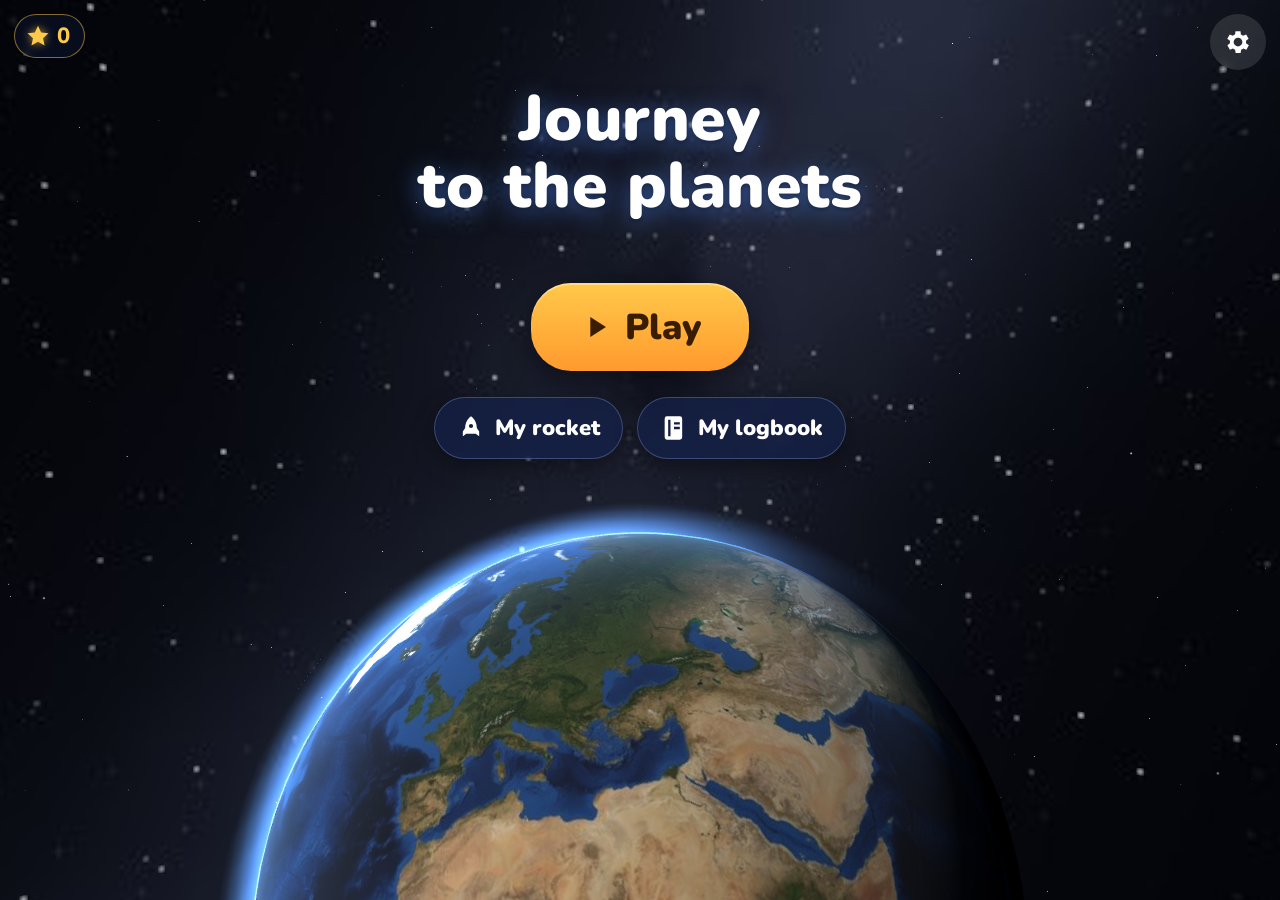
==== commit 7fd87e9d: "Add an English version of the game The game follows the phone's language (French on a French phone, " ====
--- a/web/index.html
+++ b/web/index.html
@@ -14,7 +14,7 @@
   <!-- Loading -->
   <section id="loading" class="screen active">
     <div class="loading-box">
-      <div class="loading-title">Voyage vers les planètes</div>
+      <div class="loading-title" data-i18n="title">Voyage vers les planètes</div>
       <div class="bar"><div id="bar-fill"></div></div>
       <div id="loading-error" class="hidden"></div>
     </div>
@@ -22,42 +22,42 @@
 
   <!-- Home -->
   <section id="home" class="screen">
-    <h1 class="title">Voyage<br>vers les planètes</h1>
+    <h1 class="title" data-i18n-html="homeTitle">Voyage<br>vers les planètes</h1>
     <button id="play" class="big-btn primary">
       <svg viewBox="0 0 24 24" class="ico"><path d="M8 5v14l11-7z"/></svg>
-      Jouer
+      <span data-i18n="play">Jouer</span>
     </button>
     <div class="home-row">
       <button id="garage-btn" class="mid-btn">
         <svg viewBox="0 0 24 24" class="ico"><path d="M12 2c3 2 5 6 5 10l2 3v4l-3-2h-8l-3 2v-4l2-3c0-4 2-8 5-10zm0 6.5a1.8 1.8 0 1 0 0 3.6 1.8 1.8 0 0 0 0-3.6z"/></svg>
-        Ma fusée
+        <span data-i18n="myRocket">Ma fusée</span>
       </button>
       <button id="carnet-btn" class="mid-btn">
         <svg viewBox="0 0 24 24" class="ico"><path d="M6 2h11a2 2 0 0 1 2 2v16a2 2 0 0 1-2 2H6a2 2 0 0 1-2-2V4a2 2 0 0 1 2-2zm1 3v14h2V5zm5 2v2h5V7zm0 4v2h5v-2z"/></svg>
-        Mon carnet
+        <span data-i18n="myCarnet">Mon carnet</span>
       </button>
     </div>
-    <button id="settings-btn" class="corner-btn right" aria-label="Réglages">
+    <button id="settings-btn" class="corner-btn right" aria-label="Réglages" data-i18n-aria="settings">
       <svg viewBox="0 0 24 24" class="ico"><path d="M19.4 13a7.5 7.5 0 0 0 0-2l2.1-1.6-2-3.5-2.5 1a7.6 7.6 0 0 0-1.7-1L15 3.3h-4l-.4 2.6a7.6 7.6 0 0 0-1.7 1l-2.5-1-2 3.5L6.6 11a7.5 7.5 0 0 0 0 2l-2.1 1.6 2 3.5 2.5-1c.5.4 1.1.7 1.7 1l.4 2.6h4l.4-2.6c.6-.3 1.2-.6 1.7-1l2.5 1 2-3.5zM13 15.5a3.5 3.5 0 1 1 0-7 3.5 3.5 0 0 1 0 7z" transform="translate(-1 0)"/></svg>
     </button>
   </section>
 
   <!-- Destination choice -->
   <section id="choose" class="screen">
-    <button class="corner-btn left back" data-back="home" aria-label="Retour">
+    <button class="corner-btn left back" data-back="home" aria-label="Retour" data-i18n-aria="back">
       <svg viewBox="0 0 24 24" class="ico"><path d="M15.5 4 7.5 12l8 8 1.6-1.6L10.7 12l6.4-6.4z"/></svg>
     </button>
-    <h2 class="screen-title">Où veux-tu aller&nbsp;?</h2>
+    <h2 class="screen-title" data-i18n="choose">Où veux-tu aller&nbsp;?</h2>
     <div id="planet-grid"></div>
     <button id="go" class="big-btn primary" disabled>
       <svg viewBox="0 0 24 24" class="ico"><path d="M12 2c3 2 5 6 5 10l2 3v4l-3-2h-8l-3 2v-4l2-3c0-4 2-8 5-10zm0 6.5a1.8 1.8 0 1 0 0 3.6 1.8 1.8 0 0 0 0-3.6z"/></svg>
-      C’est parti&nbsp;!
+      <span data-i18n="go">C’est parti&nbsp;!</span>
     </button>
   </section>
 
   <!-- In-game HUD -->
   <section id="hud" class="screen">
-    <button id="quit" class="corner-btn left small" aria-label="Accueil">
+    <button id="quit" class="corner-btn left small" aria-label="Accueil" data-i18n-aria="home">
       <svg viewBox="0 0 24 24" class="ico"><path d="M12 3 2 12h3v8h5v-6h4v6h5v-8h3z"/></svg>
     </button>
     <div id="dest-chip" class="chip"></div>
@@ -65,11 +65,11 @@
     <div id="planet-label"></div>
     <div id="banner"></div>
     <button id="action-btn" class="big-btn primary"></button>
-    <button id="photo-btn" aria-label="Prendre une photo">
+    <button id="photo-btn" aria-label="Prendre une photo" data-i18n-aria="takePhoto">
       <svg viewBox="0 0 24 24" class="ico"><path d="M9 3 7.2 5H4a2 2 0 0 0-2 2v11a2 2 0 0 0 2 2h16a2 2 0 0 0 2-2V7a2 2 0 0 0-2-2h-3.2L15 3zm3 5a5 5 0 1 1 0 10 5 5 0 0 1 0-10zm0 2a3 3 0 1 0 0 6 3 3 0 0 0 0-6z"/></svg>
     </button>
     <div id="dialog" class="panel">
-      <button id="repeat" class="speak-btn" aria-label="Répéter">
+      <button id="repeat" class="speak-btn" aria-label="Répéter" data-i18n-aria="repeat">
         <svg viewBox="0 0 24 24" class="ico"><path d="M3 9v6h4l5 5V4L7 9zm13.5 3A4.5 4.5 0 0 0 14 8v8a4.5 4.5 0 0 0 2.5-4zM14 3.2v2.1a7 7 0 0 1 0 13.4v2.1a9 9 0 0 0 0-17.6z"/></svg>
       </button>
       <img id="dialog-hint" alt="">
@@ -78,11 +78,11 @@
       <div id="dialog-buttons">
         <button id="yes" class="answer yes">
           <svg viewBox="0 0 24 24" class="ico"><path d="M9 16.2 4.8 12l-1.4 1.4L9 19 21 7l-1.4-1.4z"/></svg>
-          Oui
+          <span data-i18n="yes">Oui</span>
         </button>
         <button id="no" class="answer no">
           <svg viewBox="0 0 24 24" class="ico"><path d="M19 6.4 17.6 5 12 10.6 6.4 5 5 6.4 10.6 12 5 17.6 6.4 19 12 13.4 17.6 19 19 17.6 13.4 12z"/></svg>
-          Non
+          <span data-i18n="no">Non</span>
         </button>
       </div>
     </div>
@@ -101,12 +101,12 @@
       <div class="row">
         <button id="again" class="big-btn primary">
           <svg viewBox="0 0 24 24" class="ico"><path d="M12 5V1L7 6l5 5V7a5 5 0 1 1-5 5H5a7 7 0 1 0 7-7z"/></svg>
-          Rejouer
-        </button>
-        <button id="to-carnet" class="big-btn secondary" aria-label="Mon carnet">
+          <span data-i18n="again">Rejouer</span>
+        </button>
+        <button id="to-carnet" class="big-btn secondary" aria-label="Mon carnet" data-i18n-aria="myCarnet">
           <svg viewBox="0 0 24 24" class="ico"><path d="M6 2h11a2 2 0 0 1 2 2v16a2 2 0 0 1-2 2H6a2 2 0 0 1-2-2V4a2 2 0 0 1 2-2zm1 3v14h2V5zm5 2v2h5V7zm0 4v2h5v-2z"/></svg>
         </button>
-        <button id="to-home" class="big-btn secondary" aria-label="Accueil">
+        <button id="to-home" class="big-btn secondary" aria-label="Accueil" data-i18n-aria="home">
           <svg viewBox="0 0 24 24" class="ico"><path d="M12 3 2 12h3v8h5v-6h4v6h5v-8h3z"/></svg>
         </button>
       </div>
@@ -115,28 +115,28 @@
 
   <!-- Carnet de bord -->
   <section id="carnet" class="screen page">
-    <button class="corner-btn left back" data-back="home" aria-label="Retour">
+    <button class="corner-btn left back" data-back="home" aria-label="Retour" data-i18n-aria="back">
       <svg viewBox="0 0 24 24" class="ico"><path d="M15.5 4 7.5 12l8 8 1.6-1.6L10.7 12l6.4-6.4z"/></svg>
     </button>
-    <h2 class="screen-title">Mon carnet de bord</h2>
+    <h2 class="screen-title" data-i18n="myCarnetTitle">Mon carnet de bord</h2>
     <div class="page-scroll">
-      <h3 class="section-title">Mes tampons</h3>
+      <h3 class="section-title" data-i18n="stamps">Mes tampons</h3>
       <div id="stamps"></div>
-      <h3 class="section-title">Mes photos</h3>
+      <h3 class="section-title" data-i18n="photos">Mes photos</h3>
       <div id="photos"></div>
     </div>
   </section>
 
   <!-- Rocket garage -->
   <section id="garage" class="screen">
-    <button class="corner-btn left back" data-back="home" aria-label="Retour">
+    <button class="corner-btn left back" data-back="home" aria-label="Retour" data-i18n-aria="back">
       <svg viewBox="0 0 24 24" class="ico"><path d="M15.5 4 7.5 12l8 8 1.6-1.6L10.7 12l6.4-6.4z"/></svg>
     </button>
-    <h2 class="screen-title">Ma fusée</h2>
+    <h2 class="screen-title" data-i18n="myRocket">Ma fusée</h2>
     <div class="garage-panel panel">
-      <div class="g-row"><div class="g-label">Couleur</div><div id="g-body" class="swatches"></div></div>
-      <div class="g-row"><div class="g-label">Ailerons</div><div id="g-fins" class="swatches"></div></div>
-      <div class="g-row"><div class="g-label">Décor</div><div id="g-decor" class="decors"></div></div>
+      <div class="g-row"><div class="g-label" data-i18n="color">Couleur</div><div id="g-body" class="swatches"></div></div>
+      <div class="g-row"><div class="g-label" data-i18n="fins">Ailerons</div><div id="g-fins" class="swatches"></div></div>
+      <div class="g-row"><div class="g-label" data-i18n="decor">Décor</div><div id="g-decor" class="decors"></div></div>
       <label id="g-name-row" class="switch"><input id="g-name" type="checkbox"><span id="g-name-label">Mon prénom sur la fusée</span></label>
     </div>
   </section>
@@ -152,39 +152,44 @@
       <div id="celebrate-title" class="celebrate-title"></div>
       <div id="celebrate-imgs" class="celebrate-imgs"></div>
       <div id="celebrate-text" class="celebrate-text"></div>
-      <button id="celebrate-ok" class="big-btn primary">Super !</button>
+      <button id="celebrate-ok" class="big-btn primary" data-i18n="great">Super&nbsp;!</button>
     </div>
   </section>
 
   <!-- Parent settings -->
   <section id="settings" class="modal">
     <div class="panel settings-panel">
-      <h2>Réglages (parents)</h2>
-      <label class="field">Prénom de l’enfant
-        <input id="set-name" type="text" maxlength="20" autocomplete="off" placeholder="(facultatif)">
+      <h2 data-i18n="settingsTitle">Réglages (parents)</h2>
+      <label class="field"><span data-i18n="childName">Prénom de l’enfant</span>
+        <input id="set-name" type="text" maxlength="20" autocomplete="off" placeholder="(facultatif)" data-i18n-ph="optional">
       </label>
-      <label class="switch"><input id="set-voice" type="checkbox"><span>Voix qui lit les textes</span></label>
-      <label class="switch"><input id="set-sound" type="checkbox"><span>Sons</span></label>
-      <label class="switch"><input id="set-music" type="checkbox"><span>Musique</span></label>
-      <label class="field">Volume
+      <div class="field">Langue / Language
+        <div class="seg" data-key="lang">
+          <button data-v="auto">Auto</button><button data-v="fr">Français</button><button data-v="en">English</button>
+        </div>
+      </div>
+      <label class="switch"><input id="set-voice" type="checkbox"><span data-i18n="voice">Voix qui lit les textes</span></label>
+      <label class="switch"><input id="set-sound" type="checkbox"><span data-i18n="sounds">Sons</span></label>
+      <label class="switch"><input id="set-music" type="checkbox"><span data-i18n="music">Musique</span></label>
+      <label class="field"><span data-i18n="volume">Volume</span>
         <input id="set-volume" type="range" min="0.1" max="1" step="0.05">
       </label>
-      <div class="field">Compte à rebours
+      <div class="field"><span data-i18n="countdown">Compte à rebours</span>
         <div class="seg" data-key="countdown">
           <button data-v="5">5</button><button data-v="10">10</button>
         </div>
       </div>
-      <div class="field">Planètes à passer avant la bonne
+      <div class="field"><span data-i18n="stops">Planètes à passer avant la bonne</span>
         <div class="seg" data-key="stops">
-          <button data-v="0">0</button><button data-v="1">1</button><button data-v="2">2</button><button data-v="3">3</button><button data-v="random">Au hasard</button>
+          <button data-v="0">0</button><button data-v="1">1</button><button data-v="2">2</button><button data-v="3">3</button><button data-v="random" data-i18n="random">Au hasard</button>
         </div>
       </div>
-      <label class="switch"><input id="set-hint" type="checkbox"><span>Aide&nbsp;: montrer l’image de la planète cherchée</span></label>
+      <label class="switch"><input id="set-hint" type="checkbox"><span data-i18n="hint">Aide&nbsp;: montrer l’image de la planète cherchée</span></label>
       <details class="credits">
-        <summary>Crédits</summary>
-        <p>Textures des planètes&nbsp;: Solar System Scope (solarsystemscope.com), licence CC BY 4.0, d’après des données de la NASA. Terre&nbsp;: NASA Earth Observatory, Blue Marble Next Generation (domaine public). Lune&nbsp;: NASA Scientific Visualization Studio. Europe&nbsp;: USGS Astrogeology / NASA/JPL (domaine public). Titan&nbsp;: NASA/JPL-Caltech/Space Science Institute. Pluton&nbsp;: NASA/JHUAPL/SwRI. Vénus, anneaux de Saturne, comète, Voie lactée&nbsp;: générés par le jeu.</p>
-        <p>Musiques créées avec Suno. Son du décollage&nbsp;: « Seamless rocket booster roar &amp; crackle », freesound_community (Pixabay).</p>
-        <p>Moteur 3D&nbsp;: three.js (licence MIT). Police&nbsp;: Nunito (SIL Open Font License).</p>
+        <summary data-i18n="credits">Crédits</summary>
+        <p data-i18n-html="credits1">Textures des planètes&nbsp;: Solar System Scope (solarsystemscope.com), licence CC BY 4.0, d’après des données de la NASA. Terre&nbsp;: NASA Earth Observatory, Blue Marble Next Generation (domaine public). Lune&nbsp;: NASA Scientific Visualization Studio. Europe&nbsp;: USGS Astrogeology / NASA/JPL (domaine public). Titan&nbsp;: NASA/JPL-Caltech/Space Science Institute. Pluton&nbsp;: NASA/JHUAPL/SwRI. Vénus, anneaux de Saturne, comète, Voie lactée&nbsp;: générés par le jeu.</p>
+        <p data-i18n-html="credits2">Musiques créées avec Suno. Son du décollage&nbsp;: « Seamless rocket booster roar &amp; crackle », freesound_community (Pixabay).</p>
+        <p data-i18n-html="credits3">Moteur 3D&nbsp;: three.js (licence MIT). Police&nbsp;: Nunito (SIL Open Font License).</p>
       </details>
       <button id="settings-close" class="big-btn primary">OK</button>
     </div>
@@ -193,10 +198,10 @@
   <!-- Confirm leaving the game -->
   <section id="confirm" class="modal">
     <div class="panel confirm-panel">
-      <div class="confirm-text">Retourner à l’accueil&nbsp;?</div>
+      <div class="confirm-text" data-i18n="confirm">Retourner à l’accueil&nbsp;?</div>
       <div class="row">
-        <button id="confirm-yes" class="answer yes">Oui</button>
-        <button id="confirm-no" class="answer no">Non</button>
+        <button id="confirm-yes" class="answer yes" data-i18n="yes">Oui</button>
+        <button id="confirm-no" class="answer no" data-i18n="no">Non</button>
       </div>
     </div>
   </section>
--- a/web/style.css
+++ b/web/style.css
@@ -236,6 +236,8 @@
 @keyframes starpop { 0% { transform: scale(1); } 40% { transform: scale(1.35); } 100% { transform: scale(1); } }
 body[data-screen="home"] .star-count { right: auto; left: 14px; }
 body[data-screen="loading"] .star-count { display: none; }
+/* titles stay clear of the back button (left) and the star counter (right) */
+.screen-title { padding: 0 100px 0 72px; font-size: clamp(24px, 7vw, 44px); line-height: 1.15; }
 .flying-star { position: fixed; z-index: 31; width: 34px; height: 34px; fill: var(--gold); pointer-events: none;
   filter: drop-shadow(0 0 6px rgba(255,210,90,0.9)); transition: transform 0.8s cubic-bezier(.5,-0.3,.6,1), opacity 0.8s; }
 
@@ -327,3 +329,6 @@
 .victory-foot .big-btn.secondary { padding: 0 18px; }
 #again { padding: 0 24px; font-size: 26px; }
 #planet-grid { min-height: 0; }
+
+/* language choice: three buttons on one line */
+.seg[data-key="lang"] button { padding: 9px 12px; font-size: 16px; }
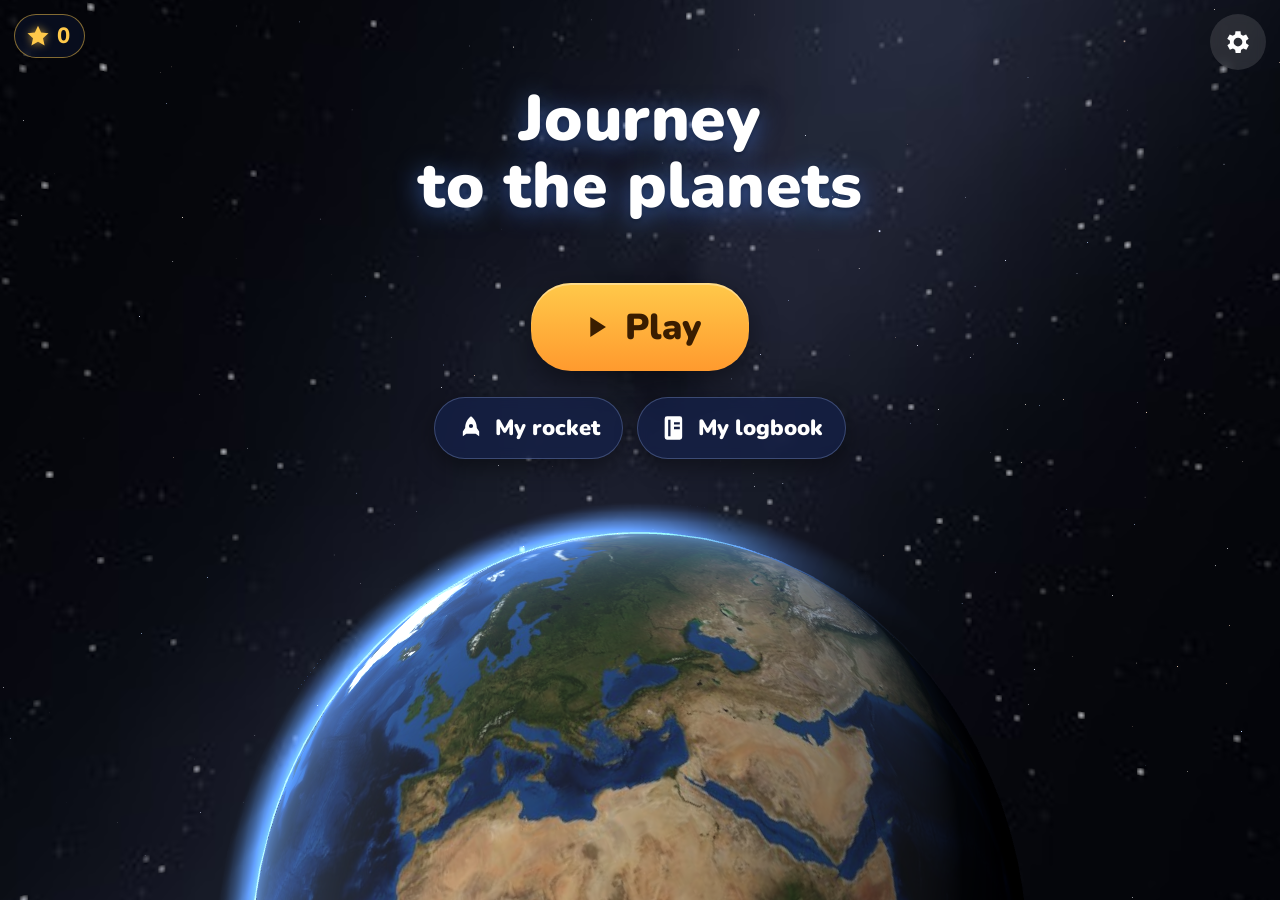
==== commit d6b48f45: "Publish a browser version of the game with GitHub Pages - New workflow that puts web/ online at http" ====
--- a/web/index.html
+++ b/web/index.html
@@ -5,6 +5,14 @@
   <meta name="viewport" content="width=device-width, initial-scale=1, maximum-scale=1, user-scalable=no, viewport-fit=cover">
   <meta http-equiv="Content-Security-Policy" content="default-src 'self'; img-src 'self' data: blob:; style-src 'self' 'unsafe-inline'; script-src 'self'; connect-src 'self'; font-src 'self'">
   <meta name="theme-color" content="#02030a">
+  <!-- Browser version: icon, and "Add to home screen" as a full-screen app -->
+  <link rel="manifest" id="manifest" href="manifest-fr.webmanifest">
+  <link rel="icon" type="image/png" href="icons/favicon-48.png">
+  <link rel="apple-touch-icon" href="icons/apple-touch-icon.png">
+  <meta name="mobile-web-app-capable" content="yes">
+  <meta name="apple-mobile-web-app-capable" content="yes">
+  <meta name="apple-mobile-web-app-status-bar-style" content="black-translucent">
+  <meta name="apple-mobile-web-app-title" content="Fusée Planètes">
   <title>Voyage vers les planètes</title>
   <link rel="stylesheet" href="style.css">
 </head>
@@ -211,6 +219,12 @@
   <div id="polaroid"><img alt=""></div>
   <div id="fade"></div>
 
+  <!-- Browser on a phone held sideways: the game is made for portrait -->
+  <div id="rotate">
+    <svg viewBox="0 0 24 24" class="rotate-ico"><path d="M8 1.5h8A2.5 2.5 0 0 1 18.5 4v16a2.5 2.5 0 0 1-2.5 2.5H8A2.5 2.5 0 0 1 5.5 20V4A2.5 2.5 0 0 1 8 1.5zm0 2a.5.5 0 0 0-.5.5v14h9V4a.5.5 0 0 0-.5-.5zm4 15.75a1 1 0 1 0 0 2 1 1 0 0 0 0-2z"/></svg>
+    <div data-i18n="rotate">Tourne ton téléphone pour jouer</div>
+  </div>
+
   <script type="module" src="js/main.js"></script>
 </body>
 </html>
--- a/web/style.css
+++ b/web/style.css
@@ -332,3 +332,14 @@
 
 /* language choice: three buttons on one line */
 .seg[data-key="lang"] button { padding: 9px 12px; font-size: 16px; }
+
+/* Browser on a phone held sideways (the Android app is always upright) */
+#rotate {
+  position: fixed; inset: 0; z-index: 90; display: none; flex-direction: column; align-items: center; justify-content: center; gap: 18px;
+  background: radial-gradient(circle at 50% 40%, #1c3270, #02030a 75%); color: #fff; font-size: 26px; font-weight: 800; text-align: center; padding: 24px;
+}
+.rotate-ico { width: 72px; height: 72px; fill: #ffd34d; animation: rotate-phone 2.4s ease-in-out infinite; }
+@keyframes rotate-phone { 0%, 25% { transform: rotate(-90deg); } 55%, 100% { transform: rotate(0deg); } }
+@media (orientation: landscape) and (max-height: 500px) and (pointer: coarse) {
+  #rotate { display: flex; }
+}
